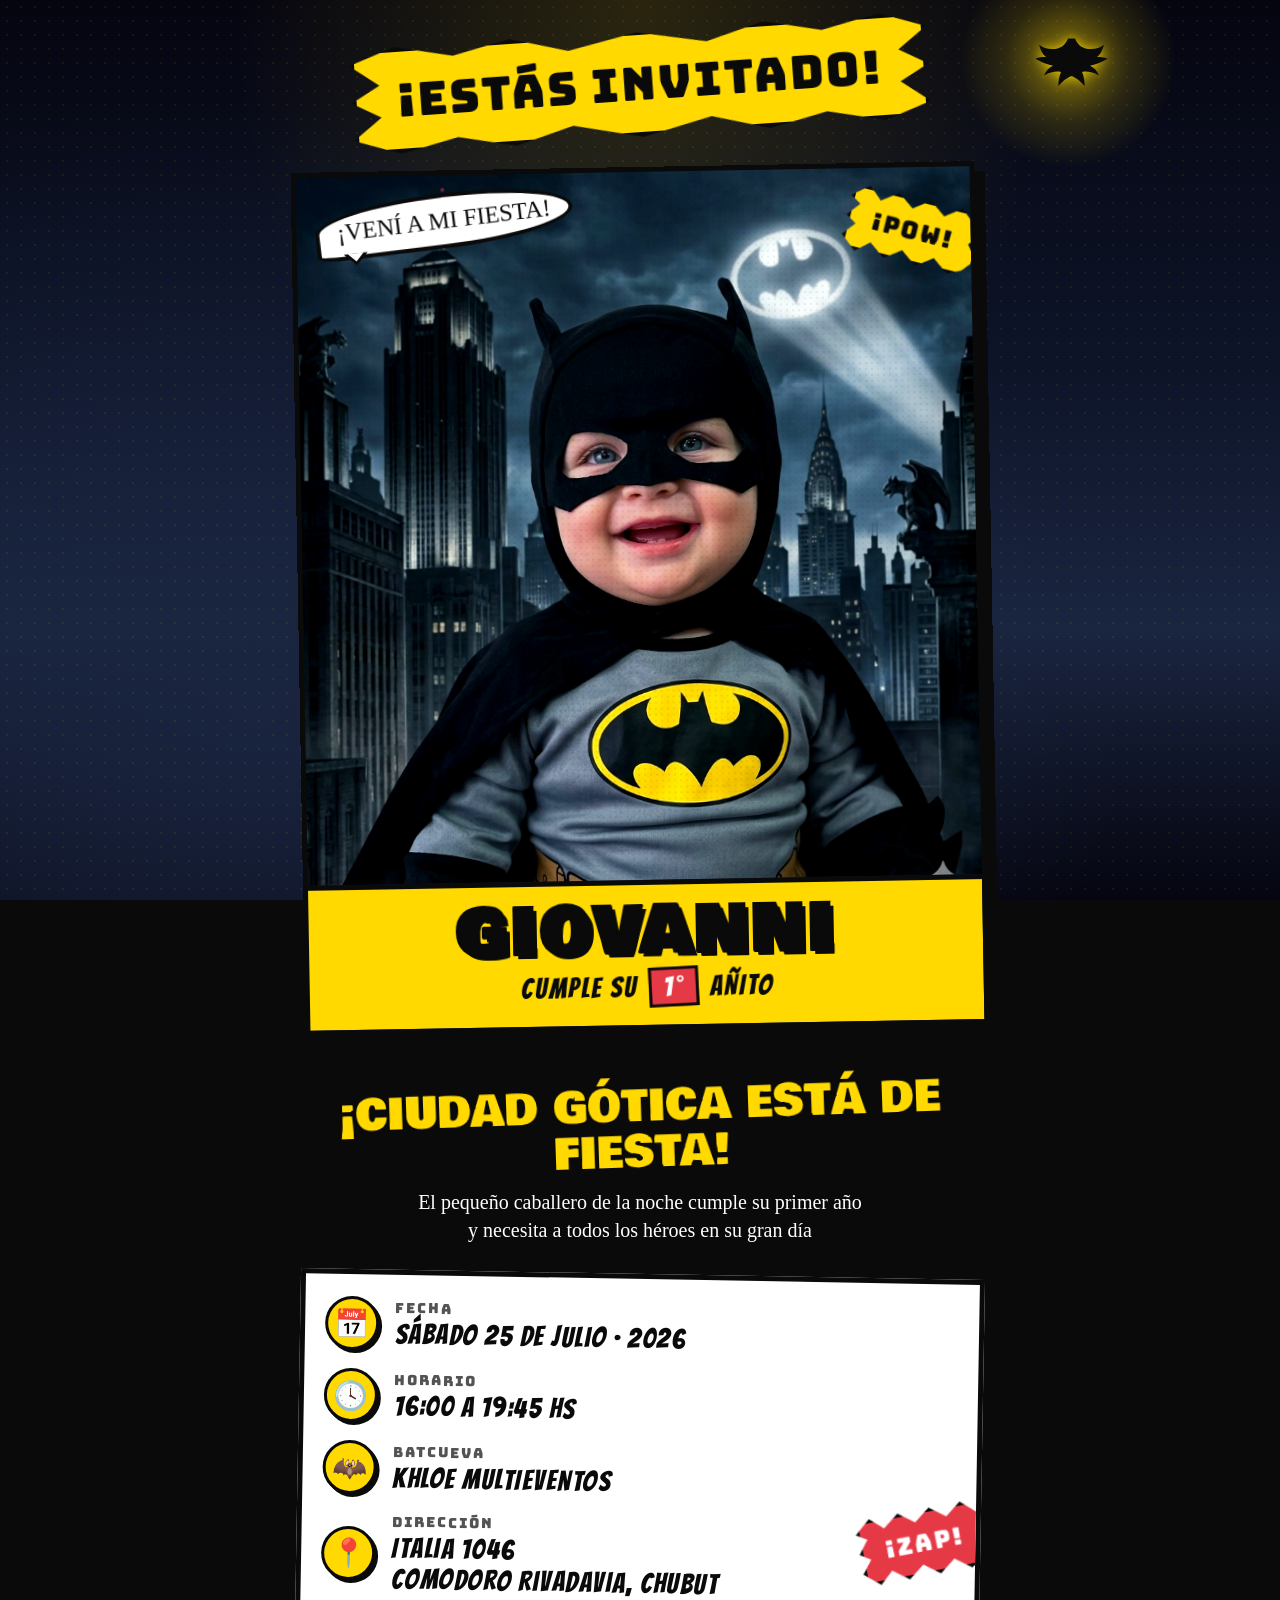
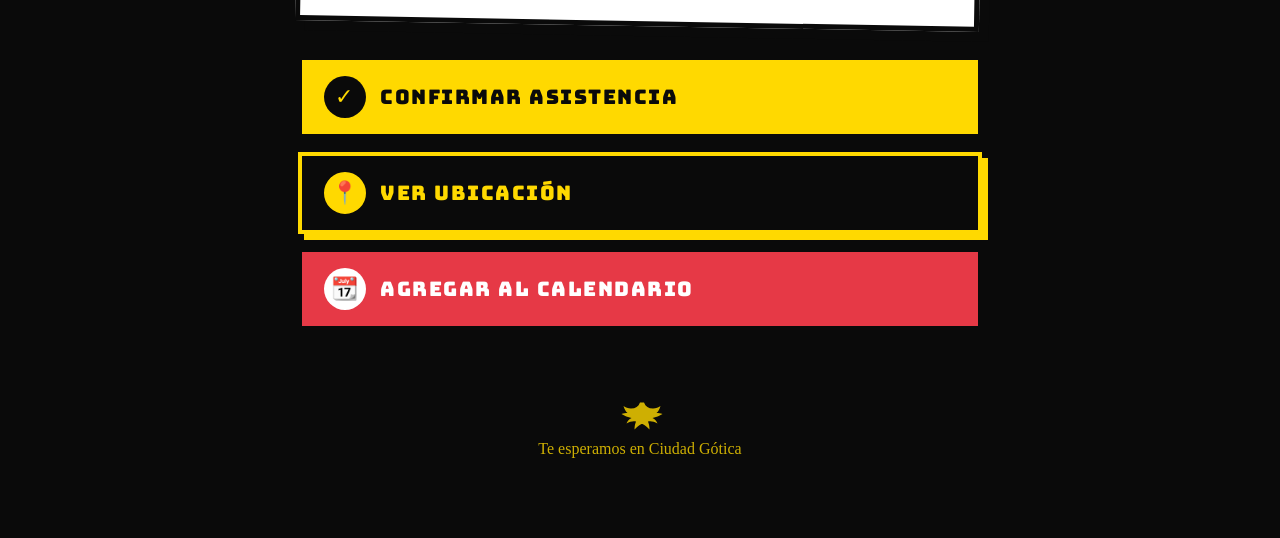
==== cumple-giovanni/index.html @ c784ed2b "Agregar invitación de cumpleaños temática Batman para Giovanni Página estática con diseño tipo cómic" ====
<!DOCTYPE html>
<html lang="es">
<head>
<meta charset="UTF-8">
<meta name="viewport" content="width=device-width, initial-scale=1.0">
<title>¡Giovanni cumple 1 año! - Invitación Batman</title>
<link rel="preconnect" href="https://fonts.googleapis.com">
<link rel="preconnect" href="https://fonts.gstatic.com" crossorigin>
<link href="https://fonts.googleapis.com/css2?family=Bangers&family=Bungee&family=Bowlby+One&family=Permanent+Marker&display=swap" rel="stylesheet">
<style>
  * { margin: 0; padding: 0; box-sizing: border-box; }

  :root {
    --bat-yellow: #ffd900;
    --bat-yellow-dark: #f5b800;
    --bat-black: #0a0a0a;
    --bat-gray: #2b2b3d;
    --bat-blue: #1a2540;
    --comic-red: #e63946;
  }

  html, body { overflow-x: hidden; }

  body {
    font-family: 'Bangers', cursive;
    background: var(--bat-black);
    color: #fff;
    min-height: 100vh;
    position: relative;
  }

  /* ----- Fondo Gotham con halftone ----- */
  .gotham-bg {
    position: fixed;
    inset: 0;
    background:
      radial-gradient(ellipse at 50% 0%, rgba(255,217,0,0.15) 0%, transparent 45%),
      radial-gradient(ellipse at 20% 80%, rgba(26,37,64,0.9) 0%, transparent 60%),
      linear-gradient(180deg, #050510 0%, #0d1428 40%, #1a2540 70%, #050510 100%);
    z-index: -3;
  }

  .halftone {
    position: fixed;
    inset: 0;
    background-image: radial-gradient(circle, rgba(255,217,0,0.08) 1px, transparent 1.5px);
    background-size: 14px 14px;
    z-index: -2;
    pointer-events: none;
  }

  /* ----- Bat-señal en el cielo ----- */
  .bat-signal {
    position: fixed;
    top: -50px;
    right: 8%;
    width: 220px;
    height: 220px;
    border-radius: 50%;
    background: radial-gradient(circle, rgba(255,217,0,0.55) 0%, rgba(255,217,0,0.15) 40%, transparent 70%);
    z-index: -1;
    animation: signalPulse 3s ease-in-out infinite;
  }
  .bat-signal::before {
    content: '';
    position: absolute;
    inset: 30%;
    background: url("data:image/svg+xml;utf8,<svg xmlns='http://www.w3.org/2000/svg' viewBox='0 0 100 60'><path fill='%230a0a0a' d='M50 5c-3 8-9 12-18 12-6 0-11-2-15-5 2 6 4 11 8 14-4 0-8 0-12 2 6 4 13 6 20 8-5 2-8 6-10 11 7-4 13-5 19-4-2 5-3 10-3 16 5-5 9-9 14-11h2c5 2 9 6 14 11 0-6-1-11-3-16 6-1 12 0 19 4-2-5-5-9-10-11 7-2 14-4 20-8-4-2-8-2-12-2 4-3 6-8 8-14-4 3-9 5-15 5-9 0-15-4-18-12z'/></svg>") center/contain no-repeat;
    filter: drop-shadow(0 0 6px rgba(255,217,0,0.8));
  }

  @keyframes signalPulse {
    0%, 100% { opacity: .8; transform: scale(1); }
    50% { opacity: 1; transform: scale(1.08); }
  }

  /* ----- Murciélagos flotando ----- */
  .bat {
    position: fixed;
    width: 50px;
    height: 30px;
    background: url("data:image/svg+xml;utf8,<svg xmlns='http://www.w3.org/2000/svg' viewBox='0 0 100 60'><path fill='%230a0a0a' d='M50 5c-3 8-9 12-18 12-6 0-11-2-15-5 2 6 4 11 8 14-4 0-8 0-12 2 6 4 13 6 20 8-5 2-8 6-10 11 7-4 13-5 19-4-2 5-3 10-3 16 5-5 9-9 14-11h2c5 2 9 6 14 11 0-6-1-11-3-16 6-1 12 0 19 4-2-5-5-9-10-11 7-2 14-4 20-8-4-2-8-2-12-2 4-3 6-8 8-14-4 3-9 5-15 5-9 0-15-4-18-12z'/></svg>") center/contain no-repeat;
    z-index: 0;
    opacity: .85;
    pointer-events: none;
    filter: drop-shadow(0 0 4px rgba(0,0,0,.8));
  }
  .bat.b1 { top: 15%; left: -60px; animation: flyAcross 14s linear infinite; }
  .bat.b2 { top: 35%; left: -60px; animation: flyAcross 18s linear infinite 4s; width: 35px; height: 22px; }
  .bat.b3 { top: 65%; left: -60px; animation: flyAcross 16s linear infinite 8s; width: 40px; height: 25px; }
  .bat.b4 { top: 80%; left: -60px; animation: flyAcross 20s linear infinite 12s; width: 55px; height: 33px; }

  @keyframes flyAcross {
    0%   { transform: translateX(0) translateY(0) rotate(-5deg); }
    25%  { transform: translateX(30vw) translateY(-15px) rotate(5deg); }
    50%  { transform: translateX(55vw) translateY(10px) rotate(-5deg); }
    75%  { transform: translateX(80vw) translateY(-10px) rotate(5deg); }
    100% { transform: translateX(110vw) translateY(0) rotate(-5deg); }
  }

  /* ----- Contenedor general ----- */
  .container {
    max-width: 720px;
    margin: 0 auto;
    padding: 30px 18px 60px;
    position: relative;
    z-index: 1;
  }

  /* ----- Splash inicial estilo cómic ----- */
  .splash {
    text-align: center;
    margin-bottom: 30px;
    position: relative;
  }

  .splash .biff {
    display: inline-block;
    position: relative;
    background: var(--bat-yellow);
    color: var(--bat-black);
    padding: 18px 40px;
    font-family: 'Bungee', cursive;
    font-size: clamp(28px, 6vw, 46px);
    letter-spacing: 2px;
    border: 5px solid var(--bat-black);
    box-shadow: 8px 8px 0 var(--bat-black);
    transform: rotate(-4deg);
    animation: bounceIn 1s cubic-bezier(.36,1.56,.64,1) both;
    clip-path: polygon(
      0% 15%, 8% 0%, 18% 12%, 28% 0%, 38% 15%, 50% 2%, 62% 15%,
      72% 0%, 82% 12%, 92% 0%, 100% 15%, 95% 35%, 100% 50%,
      95% 65%, 100% 85%, 92% 100%, 82% 88%, 72% 100%, 62% 85%,
      50% 100%, 38% 85%, 28% 100%, 18% 88%, 8% 100%, 0% 85%,
      5% 65%, 0% 50%, 5% 35%
    );
  }

  @keyframes bounceIn {
    0% { opacity: 0; transform: scale(0) rotate(180deg); }
    60% { opacity: 1; transform: scale(1.2) rotate(-8deg); }
    100% { opacity: 1; transform: scale(1) rotate(-4deg); }
  }

  /* ----- Panel principal estilo cómic ----- */
  .comic-panel {
    background: #fff;
    border: 5px solid var(--bat-black);
    box-shadow: 10px 10px 0 var(--bat-black);
    margin-bottom: 24px;
    position: relative;
    overflow: hidden;
    transform: rotate(-1deg);
    transition: transform .3s ease;
  }
  .comic-panel:hover { transform: rotate(0deg) scale(1.01); }
  .comic-panel.tilt-r { transform: rotate(1deg); }
  .comic-panel.tilt-r:hover { transform: rotate(0deg) scale(1.01); }

  /* ----- Panel de la foto ----- */
  .hero-panel {
    background: linear-gradient(180deg, #1a2540 0%, #0d1428 100%);
    padding: 0;
    position: relative;
  }

  .hero-panel .photo-frame {
    position: relative;
    width: 100%;
    aspect-ratio: 1 / 1.05;
    overflow: hidden;
    background: #0d1428;
  }

  .hero-panel .photo-frame img {
    width: 100%;
    height: 100%;
    object-fit: cover;
    object-position: center top;
    filter: contrast(1.15) saturate(1.15);
    animation: heroZoom 8s ease-in-out infinite alternate;
  }

  @keyframes heroZoom {
    from { transform: scale(1); }
    to { transform: scale(1.06); }
  }

  /* Overlay halftone sobre la foto */
  .hero-panel .photo-frame::after {
    content: '';
    position: absolute;
    inset: 0;
    background-image: radial-gradient(circle, rgba(0,0,0,0.18) 1px, transparent 1.5px);
    background-size: 6px 6px;
    mix-blend-mode: multiply;
    opacity: .35;
    pointer-events: none;
  }

  /* Globo de diálogo sobre la foto */
  .speech {
    position: absolute;
    top: 18px;
    left: 18px;
    background: #fff;
    color: var(--bat-black);
    padding: 10px 18px;
    font-family: 'Permanent Marker', cursive;
    font-size: clamp(18px, 4vw, 24px);
    border: 4px solid var(--bat-black);
    border-radius: 50% 50% 50% 10% / 50% 50% 50% 10%;
    transform: rotate(-6deg);
    animation: float 3s ease-in-out infinite;
    z-index: 3;
    max-width: 65%;
  }
  .speech::after {
    content: '';
    position: absolute;
    bottom: -22px;
    left: 22px;
    border: 12px solid transparent;
    border-top-color: var(--bat-black);
  }
  .speech::before {
    content: '';
    position: absolute;
    bottom: -14px;
    left: 26px;
    border: 8px solid transparent;
    border-top-color: #fff;
    z-index: 2;
  }

  @keyframes float {
    0%, 100% { transform: rotate(-6deg) translateY(0); }
    50% { transform: rotate(-4deg) translateY(-6px); }
  }

  /* Nombre y edad */
  .hero-name {
    background: var(--bat-yellow);
    color: var(--bat-black);
    text-align: center;
    padding: 14px 10px 18px;
    border-top: 5px solid var(--bat-black);
    position: relative;
  }
  .hero-name .name {
    font-family: 'Bowlby One', sans-serif;
    font-size: clamp(40px, 9vw, 64px);
    letter-spacing: 3px;
    line-height: 1;
    text-shadow: 4px 4px 0 var(--bat-black);
    -webkit-text-stroke: 2px var(--bat-black);
  }
  .hero-name .age {
    font-family: 'Bangers', cursive;
    font-size: clamp(20px, 4.5vw, 28px);
    letter-spacing: 2px;
    margin-top: 4px;
  }
  .hero-name .age span {
    background: var(--comic-red);
    color: #fff;
    padding: 2px 12px;
    display: inline-block;
    transform: rotate(-2deg);
    border: 3px solid var(--bat-black);
    margin: 0 4px;
  }

  /* ----- Panels de info ----- */
  .info-panel {
    background: #fff;
    color: var(--bat-black);
    padding: 22px 20px;
  }
  .info-panel.dark {
    background: var(--bat-black);
    color: var(--bat-yellow);
  }

  .info-row {
    display: flex;
    align-items: center;
    gap: 16px;
    margin-bottom: 18px;
  }
  .info-row:last-child { margin-bottom: 0; }

  .info-icon {
    flex-shrink: 0;
    width: 54px;
    height: 54px;
    background: var(--bat-yellow);
    border: 3px solid var(--bat-black);
    border-radius: 50%;
    display: flex;
    align-items: center;
    justify-content: center;
    font-size: 28px;
    box-shadow: 3px 3px 0 var(--bat-black);
  }

  .info-text { flex: 1; }
  .info-text .label {
    font-family: 'Bungee', cursive;
    font-size: 14px;
    letter-spacing: 2px;
    opacity: .7;
    margin-bottom: 2px;
  }
  .info-text .value {
    font-family: 'Bangers', cursive;
    font-size: clamp(22px, 5vw, 28px);
    letter-spacing: 1.5px;
    line-height: 1.1;
  }

  /* ----- Comic burst (POW! ZAP!) ----- */
  .burst {
    position: absolute;
    background: var(--comic-red);
    color: #fff;
    font-family: 'Bungee', cursive;
    padding: 14px 22px;
    border: 4px solid var(--bat-black);
    font-size: 24px;
    letter-spacing: 2px;
    clip-path: polygon(
      0% 20%, 12% 0%, 22% 18%, 34% 0%, 46% 18%, 58% 0%, 70% 18%,
      82% 0%, 92% 18%, 100% 30%, 92% 50%, 100% 70%, 92% 90%,
      82% 100%, 70% 82%, 58% 100%, 46% 82%, 34% 100%, 22% 82%,
      12% 100%, 0% 80%, 8% 60%, 0% 50%, 8% 30%
    );
    z-index: 4;
    animation: wiggle 1.5s ease-in-out infinite;
  }
  .burst.pow {
    top: 30px;
    right: -10px;
    transform: rotate(15deg);
    background: var(--bat-yellow);
    color: var(--bat-black);
  }
  .burst.zap {
    bottom: 50px;
    right: -15px;
    transform: rotate(-12deg);
  }

  @keyframes wiggle {
    0%, 100% { transform: rotate(15deg) scale(1); }
    50% { transform: rotate(18deg) scale(1.08); }
  }

  /* ----- Sección invitación texto ----- */
  .invitation-text {
    text-align: center;
    padding: 30px 20px;
  }
  .invitation-text h2 {
    font-family: 'Bowlby One', sans-serif;
    font-size: clamp(28px, 7vw, 42px);
    color: var(--bat-yellow);
    -webkit-text-stroke: 2px var(--bat-black);
    text-shadow: 4px 4px 0 var(--bat-black);
    margin-bottom: 12px;
    line-height: 1.1;
    transform: rotate(-2deg);
  }
  .invitation-text p {
    font-family: 'Permanent Marker', cursive;
    font-size: clamp(16px, 3.5vw, 20px);
    color: #fff;
    line-height: 1.4;
  }

  /* ----- Botones de acción ----- */
  .actions {
    display: flex;
    flex-direction: column;
    gap: 14px;
    margin-top: 30px;
  }

  .btn {
    display: flex;
    align-items: center;
    gap: 14px;
    padding: 16px 22px;
    background: var(--bat-yellow);
    color: var(--bat-black);
    text-decoration: none;
    font-family: 'Bungee', cursive;
    font-size: clamp(16px, 4vw, 20px);
    letter-spacing: 1.5px;
    border: 4px solid var(--bat-black);
    box-shadow: 6px 6px 0 var(--bat-black);
    transition: all .15s ease;
    cursor: pointer;
    position: relative;
    overflow: hidden;
  }
  .btn:hover, .btn:focus {
    transform: translate(3px, 3px);
    box-shadow: 3px 3px 0 var(--bat-black);
  }
  .btn:active {
    transform: translate(6px, 6px);
    box-shadow: 0 0 0 var(--bat-black);
  }

  .btn .btn-icon {
    flex-shrink: 0;
    width: 42px;
    height: 42px;
    background: var(--bat-black);
    color: var(--bat-yellow);
    border-radius: 50%;
    display: flex;
    align-items: center;
    justify-content: center;
    font-size: 22px;
  }

  /* Botón CONFIRMAR — amarillo Batman (acción principal) */
  .btn.whatsapp {
    background: var(--bat-yellow);
    color: var(--bat-black);
    animation: pulseYellow 2s ease-in-out infinite;
  }
  .btn.whatsapp .btn-icon { background: var(--bat-black); color: var(--bat-yellow); }

  @keyframes pulseYellow {
    0%, 100% { box-shadow: 6px 6px 0 var(--bat-black), 0 0 0 rgba(255,217,0,0); }
    50% { box-shadow: 6px 6px 0 var(--bat-black), 0 0 25px rgba(255,217,0,0.6); }
  }

  /* Botón UBICACIÓN — negro Gotham con detalle amarillo */
  .btn.maps {
    background: var(--bat-black);
    color: var(--bat-yellow);
    border-color: var(--bat-yellow);
    box-shadow: 6px 6px 0 var(--bat-yellow);
  }
  .btn.maps .btn-icon { background: var(--bat-yellow); color: var(--bat-black); border: 2px solid var(--bat-yellow); }
  .btn.maps:hover { box-shadow: 3px 3px 0 var(--bat-yellow); }
  .btn.maps:active { box-shadow: 0 0 0 var(--bat-yellow); }

  /* Botón CALENDARIO — rojo cómic estilo viñeta */
  .btn.calendar {
    background: var(--comic-red);
    color: #fff;
  }
  .btn.calendar .btn-icon { background: #fff; color: var(--comic-red); }

  /* ----- Footer ----- */
  .footer {
    text-align: center;
    margin-top: 40px;
    padding: 20px;
    font-family: 'Permanent Marker', cursive;
    color: var(--bat-yellow);
    font-size: 16px;
    opacity: .8;
  }
  .footer .bat-logo {
    width: 60px;
    height: 30px;
    margin: 10px auto;
    background: url("data:image/svg+xml;utf8,<svg xmlns='http://www.w3.org/2000/svg' viewBox='0 0 100 60'><path fill='%23ffd900' d='M50 5c-3 8-9 12-18 12-6 0-11-2-15-5 2 6 4 11 8 14-4 0-8 0-12 2 6 4 13 6 20 8-5 2-8 6-10 11 7-4 13-5 19-4-2 5-3 10-3 16 5-5 9-9 14-11h2c5 2 9 6 14 11 0-6-1-11-3-16 6-1 12 0 19 4-2-5-5-9-10-11 7-2 14-4 20-8-4-2-8-2-12-2 4-3 6-8 8-14-4 3-9 5-15 5-9 0-15-4-18-12z'/></svg>") center/contain no-repeat;
  }

  /* Confeti al cargar */
  .confetti {
    position: fixed;
    top: -10px;
    width: 10px;
    height: 10px;
    z-index: 100;
    pointer-events: none;
    opacity: 0;
  }

  @media (max-width: 480px) {
    .speech { font-size: 16px; padding: 8px 14px; }
    .burst { font-size: 18px; padding: 10px 16px; }
    .comic-panel { transform: rotate(0); box-shadow: 6px 6px 0 var(--bat-black); }
    .comic-panel.tilt-r { transform: rotate(0); }
  }
</style>
</head>
<body>

<div class="gotham-bg"></div>
<div class="halftone"></div>
<div class="bat-signal"></div>

<div class="bat b1"></div>
<div class="bat b2"></div>
<div class="bat b3"></div>
<div class="bat b4"></div>

<div class="container">

  <!-- Splash inicial -->
  <div class="splash">
    <div class="biff">¡ESTÁS INVITADO!</div>
  </div>

  <!-- Panel HERO con la foto del cumpleañero -->
  <div class="comic-panel hero-panel">
    <div class="burst pow">¡POW!</div>
    <div class="photo-frame">
      <div class="speech">¡VENÍ A MI FIESTA!</div>
      <img src="giovanni.png" alt="Giovanni - el pequeño Batman" onerror="this.style.display='none'; this.parentElement.style.background='linear-gradient(180deg,#1a2540,#0d1428)';">
    </div>
    <div class="hero-name">
      <div class="name">GIOVANNI</div>
      <div class="age">CUMPLE SU <span>1°</span> AÑITO</div>
    </div>
  </div>

  <!-- Texto invitación -->
  <div class="invitation-text">
    <h2>¡CIUDAD GÓTICA ESTÁ DE FIESTA!</h2>
    <p>El pequeño caballero de la noche cumple su primer año<br>y necesita a todos los héroes en su gran día</p>
  </div>

  <!-- Panel info evento -->
  <div class="comic-panel tilt-r info-panel">
    <div class="burst zap">¡ZAP!</div>

    <div class="info-row">
      <div class="info-icon">📅</div>
      <div class="info-text">
        <div class="label">FECHA</div>
        <div class="value">Sábado 25 de Julio · 2026</div>
      </div>
    </div>

    <div class="info-row">
      <div class="info-icon">🕓</div>
      <div class="info-text">
        <div class="label">HORARIO</div>
        <div class="value">16:00 a 19:45 hs</div>
      </div>
    </div>

    <div class="info-row">
      <div class="info-icon">🦇</div>
      <div class="info-text">
        <div class="label">BATCUEVA</div>
        <div class="value">KHLOE MULTIEVENTOS</div>
      </div>
    </div>

    <div class="info-row">
      <div class="info-icon">📍</div>
      <div class="info-text">
        <div class="label">DIRECCIÓN</div>
        <div class="value">Italia 1046<br>Comodoro Rivadavia, Chubut</div>
      </div>
    </div>
  </div>

  <!-- Botones de acción -->
  <div class="actions">
    <a class="btn whatsapp"
       href="https://wa.me/5492975447294?text=%C2%A1Hola!%20Confirmo%20mi%20asistencia%20al%20cumple%20de%20Giovanni%20%F0%9F%A6%87%F0%9F%8E%89"
       target="_blank" rel="noopener">
      <span class="btn-icon">✓</span>
      <span>CONFIRMAR ASISTENCIA</span>
    </a>

    <a class="btn maps"
       href="https://www.google.com/maps/place/Khloe+Multieventos/@-45.8593479,-67.4903823,17z/data=!3m1!4b1!4m6!3m5!1s0xbde4558ed9ddbb8f:0x198e5d2e8ebc5086!8m2!3d-45.8593479!4d-67.4878074!16s%2Fg%2F11y3d8g95y"
       target="_blank" rel="noopener">
      <span class="btn-icon">📍</span>
      <span>VER UBICACIÓN</span>
    </a>

    <a class="btn calendar"
       href="https://www.google.com/calendar/render?action=TEMPLATE&text=Cumple+1+a%C3%B1o+de+Giovanni+%F0%9F%A6%87&dates=20260725T190000Z/20260725T224500Z&details=%C2%A1Vol%C3%A1+a+Gotham!+El+pequeño+Batman+cumple+su+primer+a%C3%B1ito.+Te+esperamos+para+festejar.&location=Khloe+Multieventos%2C+Italia+1046%2C+Comodoro+Rivadavia%2C+Chubut"
       target="_blank" rel="noopener">
      <span class="btn-icon">📆</span>
      <span>AGREGAR AL CALENDARIO</span>
    </a>
  </div>

  <div class="footer">
    <div class="bat-logo"></div>
    Te esperamos en Ciudad Gótica
  </div>

</div>

<script>
  // Confeti amarillo y negro al cargar
  function lanzarConfeti() {
    const colores = ['#ffd900', '#0a0a0a', '#e63946', '#ffffff'];
    for (let i = 0; i < 40; i++) {
      const c = document.createElement('div');
      c.className = 'confetti';
      c.style.left = Math.random() * 100 + 'vw';
      c.style.background = colores[Math.floor(Math.random() * colores.length)];
      c.style.transform = `rotate(${Math.random() * 360}deg)`;
      c.style.animation = `confettiFall ${2 + Math.random() * 2}s ${Math.random() * 1.5}s ease-out forwards`;
      if (Math.random() > 0.5) c.style.borderRadius = '50%';
      document.body.appendChild(c);
      setTimeout(() => c.remove(), 5000);
    }
  }

  // Estilo dinámico para la caída
  const style = document.createElement('style');
  style.textContent = `
    @keyframes confettiFall {
      0% { opacity: 1; transform: translateY(0) rotate(0deg); }
      100% { opacity: 0; transform: translateY(110vh) rotate(720deg); }
    }
  `;
  document.head.appendChild(style);

  window.addEventListener('load', () => {
    setTimeout(lanzarConfeti, 400);
  });

  // Confeti adicional al tocar el nombre
  document.querySelector('.hero-name').addEventListener('click', lanzarConfeti);

  // Sonido visual al pasar por los botones
  document.querySelectorAll('.btn').forEach(btn => {
    btn.addEventListener('click', () => {
      const spark = document.createElement('div');
      spark.textContent = '⚡';
      spark.style.cssText = `
        position: fixed; top: 50%; left: 50%; font-size: 80px;
        transform: translate(-50%,-50%); z-index: 999;
        animation: sparkFade .6s ease-out forwards; pointer-events: none;
      `;
      document.body.appendChild(spark);
      setTimeout(() => spark.remove(), 600);
    });
  });

  const sparkStyle = document.createElement('style');
  sparkStyle.textContent = `
    @keyframes sparkFade {
      0% { opacity: 1; transform: translate(-50%,-50%) scale(0); }
      50% { opacity: 1; transform: translate(-50%,-50%) scale(1.5); }
      100% { opacity: 0; transform: translate(-50%,-50%) scale(2.5); }
    }
  `;
  document.head.appendChild(sparkStyle);
</script>

</body>
</html>
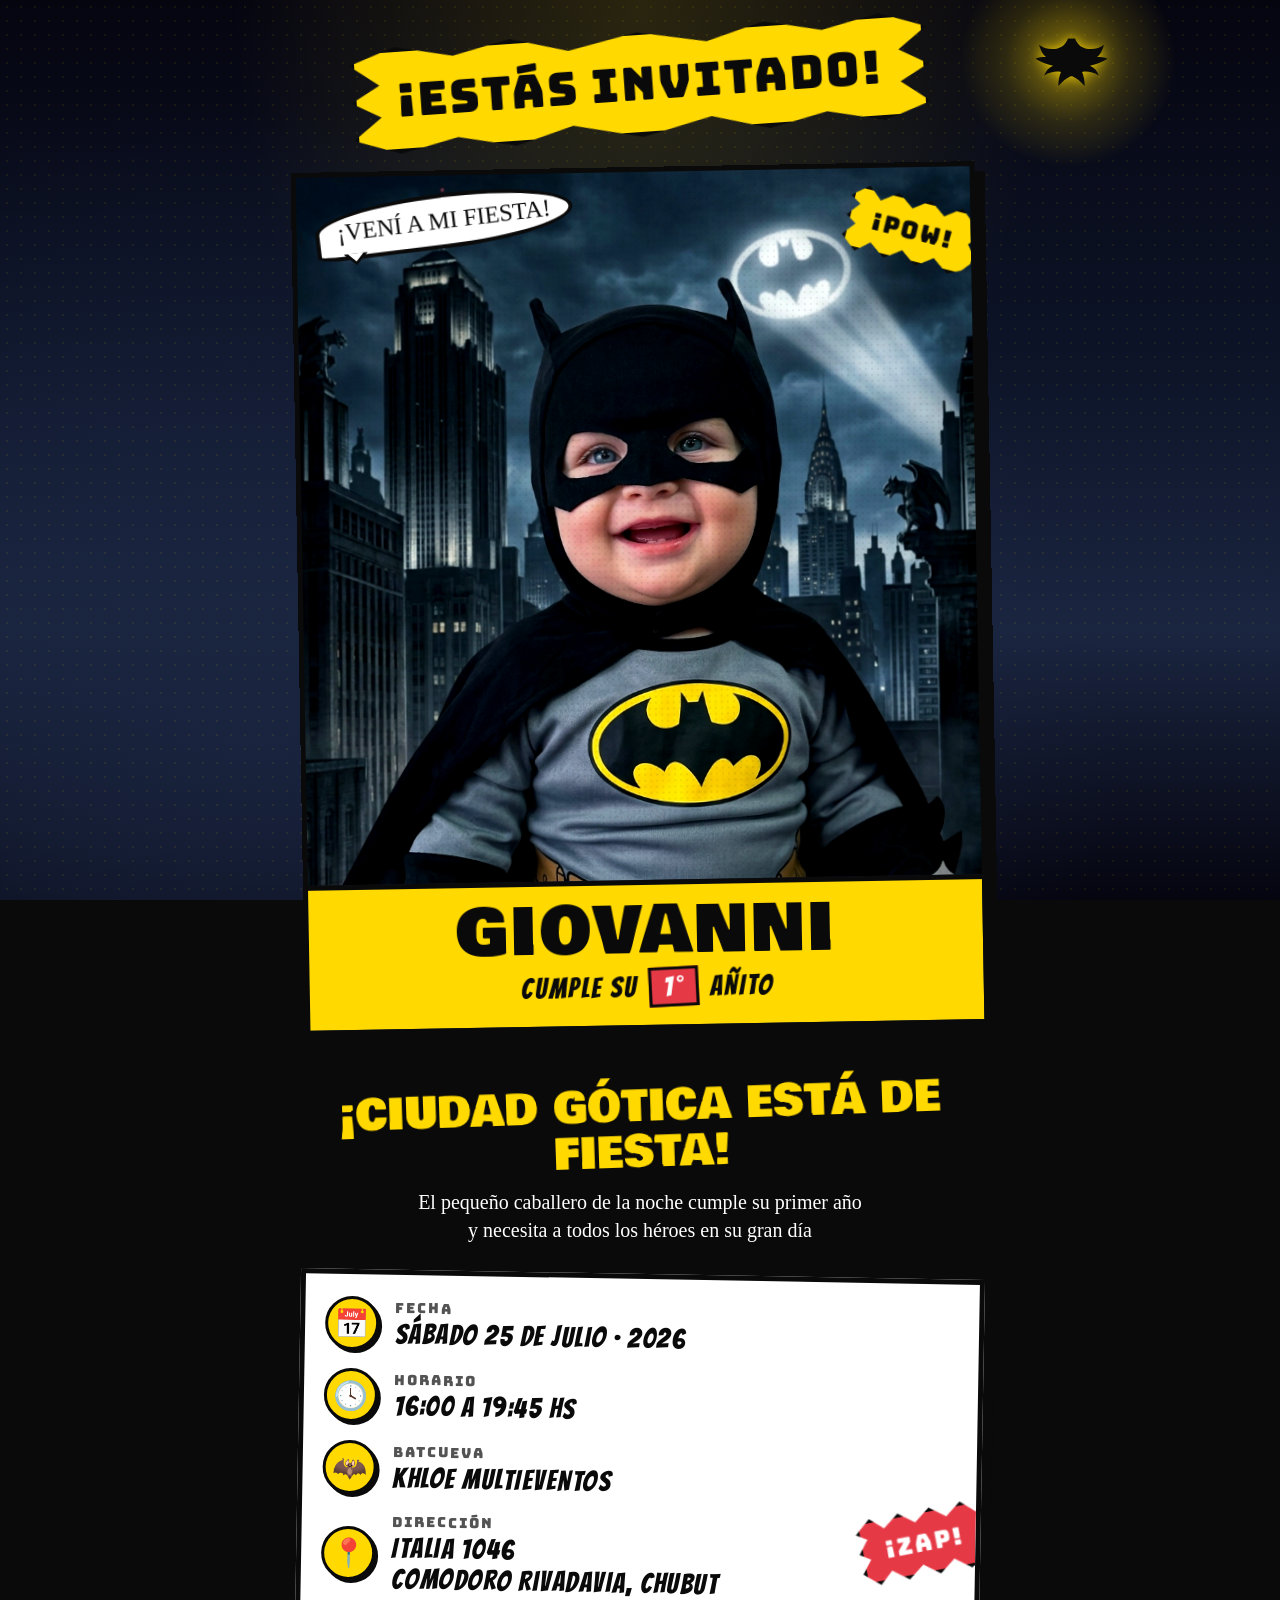
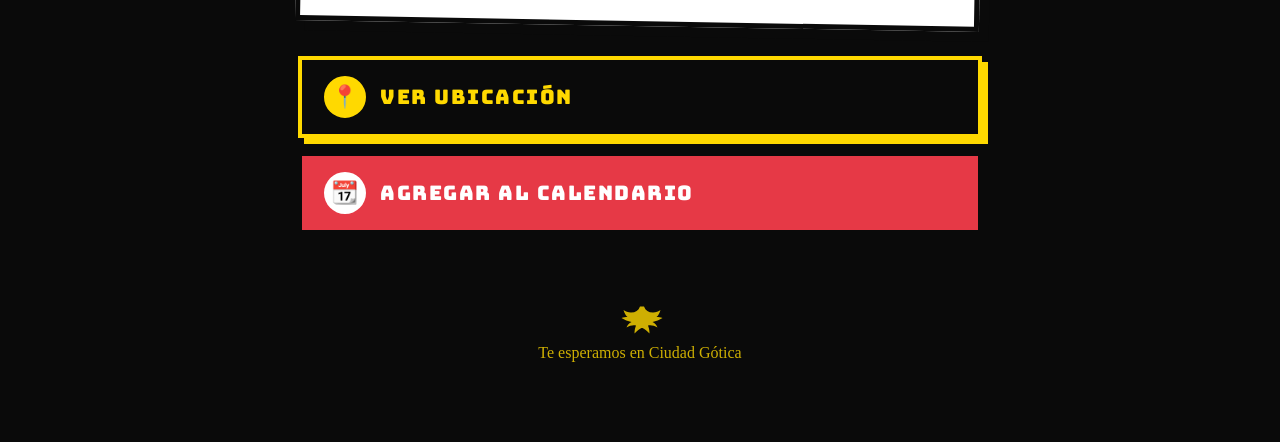
==== commit a23ba75b: "Quitar botón de confirmar asistencia y limpiar el nombre del hero Elimina el botón de WhatsApp y la " ====
--- a/cumple-giovanni/index.html
+++ b/cumple-giovanni/index.html
@@ -4,6 +4,27 @@
 <meta charset="UTF-8">
 <meta name="viewport" content="width=device-width, initial-scale=1.0">
 <title>¡Giovanni cumple 1 año! - Invitación Batman</title>
+<meta name="description" content="Ciudad Gótica está de fiesta. El pequeño Batman cumple su primer añito. ¡Te esperamos!">
+
+<!-- Open Graph (WhatsApp, Facebook, Telegram) -->
+<meta property="og:type" content="website">
+<meta property="og:title" content="¡Giovanni cumple 1 añito! 🦇">
+<meta property="og:description" content="Ciudad Gótica está de fiesta. Sábado 25 de julio · 16:00 hs · Khloe Multieventos.">
+<meta property="og:image" content="https://camilafloralvarezflor-hue.github.io/florflow/cumple-giovanni/giovanni.png">
+<meta property="og:image:width" content="1080">
+<meta property="og:image:height" content="1080">
+<meta property="og:url" content="https://camilafloralvarezflor-hue.github.io/florflow/cumple-giovanni/">
+<meta property="og:locale" content="es_AR">
+
+<!-- Twitter / X -->
+<meta name="twitter:card" content="summary_large_image">
+<meta name="twitter:title" content="¡Giovanni cumple 1 añito! 🦇">
+<meta name="twitter:description" content="Ciudad Gótica está de fiesta. Sábado 25 de julio · 16:00 hs.">
+<meta name="twitter:image" content="https://camilafloralvarezflor-hue.github.io/florflow/cumple-giovanni/giovanni.png">
+
+<!-- Color de tema para el navegador -->
+<meta name="theme-color" content="#ffd900">
+<link rel="icon" type="image/png" href="giovanni.png">
 <link rel="preconnect" href="https://fonts.googleapis.com">
 <link rel="preconnect" href="https://fonts.gstatic.com" crossorigin>
 <link href="https://fonts.googleapis.com/css2?family=Bangers&family=Bungee&family=Bowlby+One&family=Permanent+Marker&display=swap" rel="stylesheet">
@@ -252,8 +273,6 @@
     font-size: clamp(40px, 9vw, 64px);
     letter-spacing: 3px;
     line-height: 1;
-    text-shadow: 4px 4px 0 var(--bat-black);
-    -webkit-text-stroke: 2px var(--bat-black);
   }
   .hero-name .age {
     font-family: 'Bangers', cursive;
@@ -569,13 +588,6 @@
 
   <!-- Botones de acción -->
   <div class="actions">
-    <a class="btn whatsapp"
-       href="https://wa.me/5492975447294?text=%C2%A1Hola!%20Confirmo%20mi%20asistencia%20al%20cumple%20de%20Giovanni%20%F0%9F%A6%87%F0%9F%8E%89"
-       target="_blank" rel="noopener">
-      <span class="btn-icon">✓</span>
-      <span>CONFIRMAR ASISTENCIA</span>
-    </a>
-
     <a class="btn maps"
        href="https://www.google.com/maps/place/Khloe+Multieventos/@-45.8593479,-67.4903823,17z/data=!3m1!4b1!4m6!3m5!1s0xbde4558ed9ddbb8f:0x198e5d2e8ebc5086!8m2!3d-45.8593479!4d-67.4878074!16s%2Fg%2F11y3d8g95y"
        target="_blank" rel="noopener">
